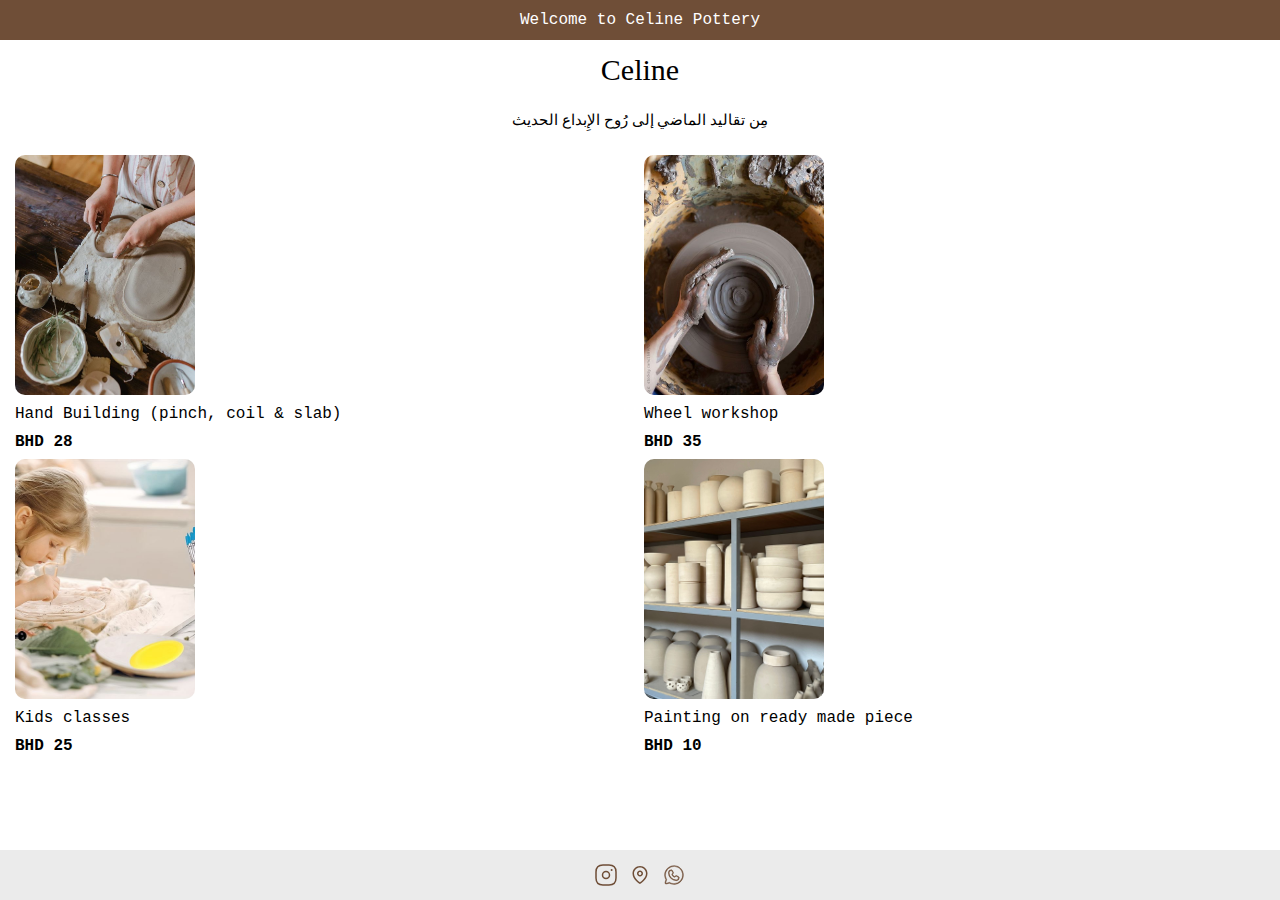
==== index.html @ 59b9d3d4 "change img dir2" ====
<!DOCTYPE html>
<html lang="en">
  <head>
    <meta charset="UTF-8" />
    <meta name="viewport" content="width=device-width, initial-scale=1.0" />
    <style>
      body {
  font-family: 'Courier New', monospace;
  /* font-family: "Trebuchet MS", sans-serif; */
  padding: 0px;
  margin: 0px;
}

.welcome{
    background-color: #6F4E37;
    height: 40px;
    width: 100%;
    color: white;
    text-align: center; 
    line-height: 40px; 
}

.header{
    text-align: center; 
    line-height: 40px; 
    font-size: 30px;
    p{
      margin: 0px;
      font-family: 'palatino', serif;
      margin-top:10px;
    }
    .motivation{
      font-size: 15px;
    }
}

.cards {
  padding: 15px;
  display: flex;
  /* flex-direction: row; */
  flex-wrap: wrap;
  gap: 8px;
}

.card {
  display: flex;
  flex: 1 1 calc(47% - 10px);
  align-items: start;
  flex-direction: column;
  gap: 10px;
  
  .image {
    width: 180px;
    height: 240px;
    border-radius: 10px;
    overflow: hidden;
  }
  .image img {
    width: 100%;
    height: 100%;
    object-fit: cover; /* Ensures the image covers the box while maintaining its aspect ratio */
    object-position: center; /* Centers the image within the box */
}


  p {
    margin: 0px;
  }
  .price{
    font-weight: 700;
  }
}

.footer {
  background-color: #ebebeb;
  min-height: 50px;
  width: 100%;
  color: white;
  text-align: center; 
  line-height: 40px;
  position: fixed; 
  bottom: 0;
  left: 0;
  display: flex; /* Add flexbox to the footer */
  align-items: center; /* Center content vertically */
  justify-content: center; /* Center content horizontally */
}

.footer .links {
  display: flex;
  justify-content: center; 
  gap: 10px;
}

.footer .links img {
  width: 24px;
  height: 24px;
}


    </style>
    <title>Document</title>
  </head>
  <body>
    <div class="container">
      <div class="welcome">Welcome to Celine Pottery</div>
      <div class="header">
        <p class="title">Celine</p>
        <p class="motivation">مِن تقاليد الماضي إلى رُوح الإِبداع الحديث</p>
      </div>
      <div class="content">
        <div class="cards">
          <div class="card">
            <div class="image">
              <img src="card1.jpg" alt="" />
            </div>
            <div class="description">
              <p>Hand Building (pinch, coil & slab)</p>
            </div>
            <div class="price">BHD 28</div>
          </div>
          <div class="card">
            <div class="image">
              <img src="card2.jpg" alt="" />
            </div>
            <div class="description">
              <p>Wheel workshop</p>
            </div>
            <div class="price">BHD 35</div>
          </div>
          <div class="card">
            <div class="image">
              <img src="card3.jpg" alt="" />
            </div>
            <div class="description">
              <p>Kids classes</p>
            </div>
            <div class="price">BHD 25</div>
          </div>
          <div class="card">
            <div class="image">
              <img src="card4.jpg" alt="" />
            </div>
            <div class="description">
              <p>Painting on ready made piece</p>
            </div>
            <div class="price">BHD 10</div>
          </div>
        </div>

        <div class="galary">
          
        </div>
      </div>
<div class="footer">
    <div class="links">
        <img src="instagram.svg" alt="Instagram">
        <img src="location.svg" alt="Location">
        <img src="whatsapp.svg" alt="Location">
    </div>
</div>
    </div>
  </body>
</html>
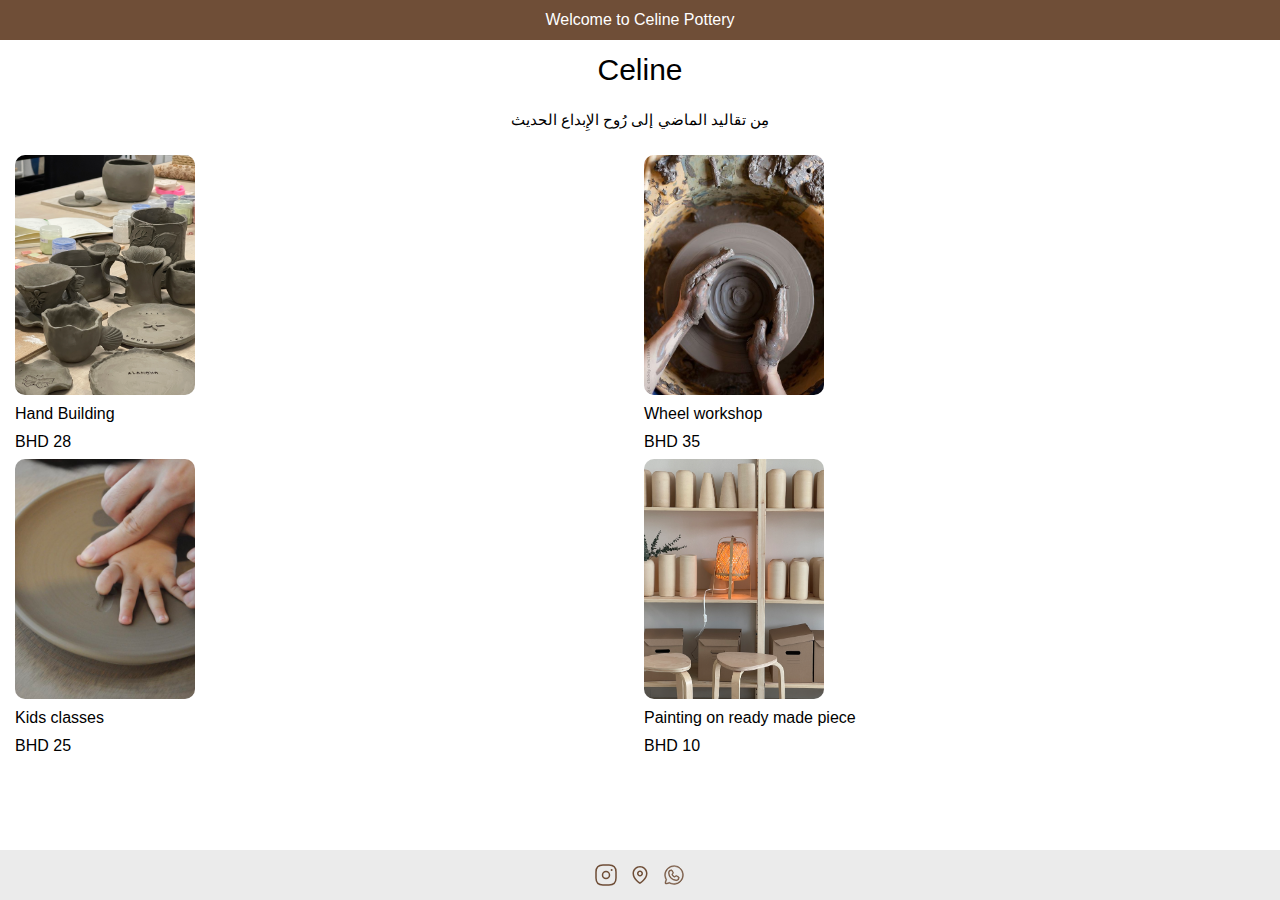
==== commit 2ba627a7: "fff" ====
--- a/index.html
+++ b/index.html
@@ -5,7 +5,7 @@
     <meta name="viewport" content="width=device-width, initial-scale=1.0" />
     <style>
       body {
-  font-family: 'Courier New', monospace;
+  font-family: Arial, sans-serif;
   /* font-family: "Trebuchet MS", sans-serif; */
   padding: 0px;
   margin: 0px;
@@ -26,7 +26,7 @@
     font-size: 30px;
     p{
       margin: 0px;
-      font-family: 'palatino', serif;
+      font-family: Arial, sans-serif;
       margin-top:10px;
     }
     .motivation{
@@ -67,7 +67,7 @@
     margin: 0px;
   }
   .price{
-    font-weight: 700;
+
   }
 }
 
@@ -112,10 +112,12 @@
         <div class="cards">
           <div class="card">
             <div class="image">
-              <img src="card1.jpg" alt="" />
+              <a href="details1.html">
+                <img src="card1.jpg" alt="Card Image" />
+              </a>
             </div>
             <div class="description">
-              <p>Hand Building (pinch, coil & slab)</p>
+              <p>Hand Building</p>
             </div>
             <div class="price">BHD 28</div>
           </div>
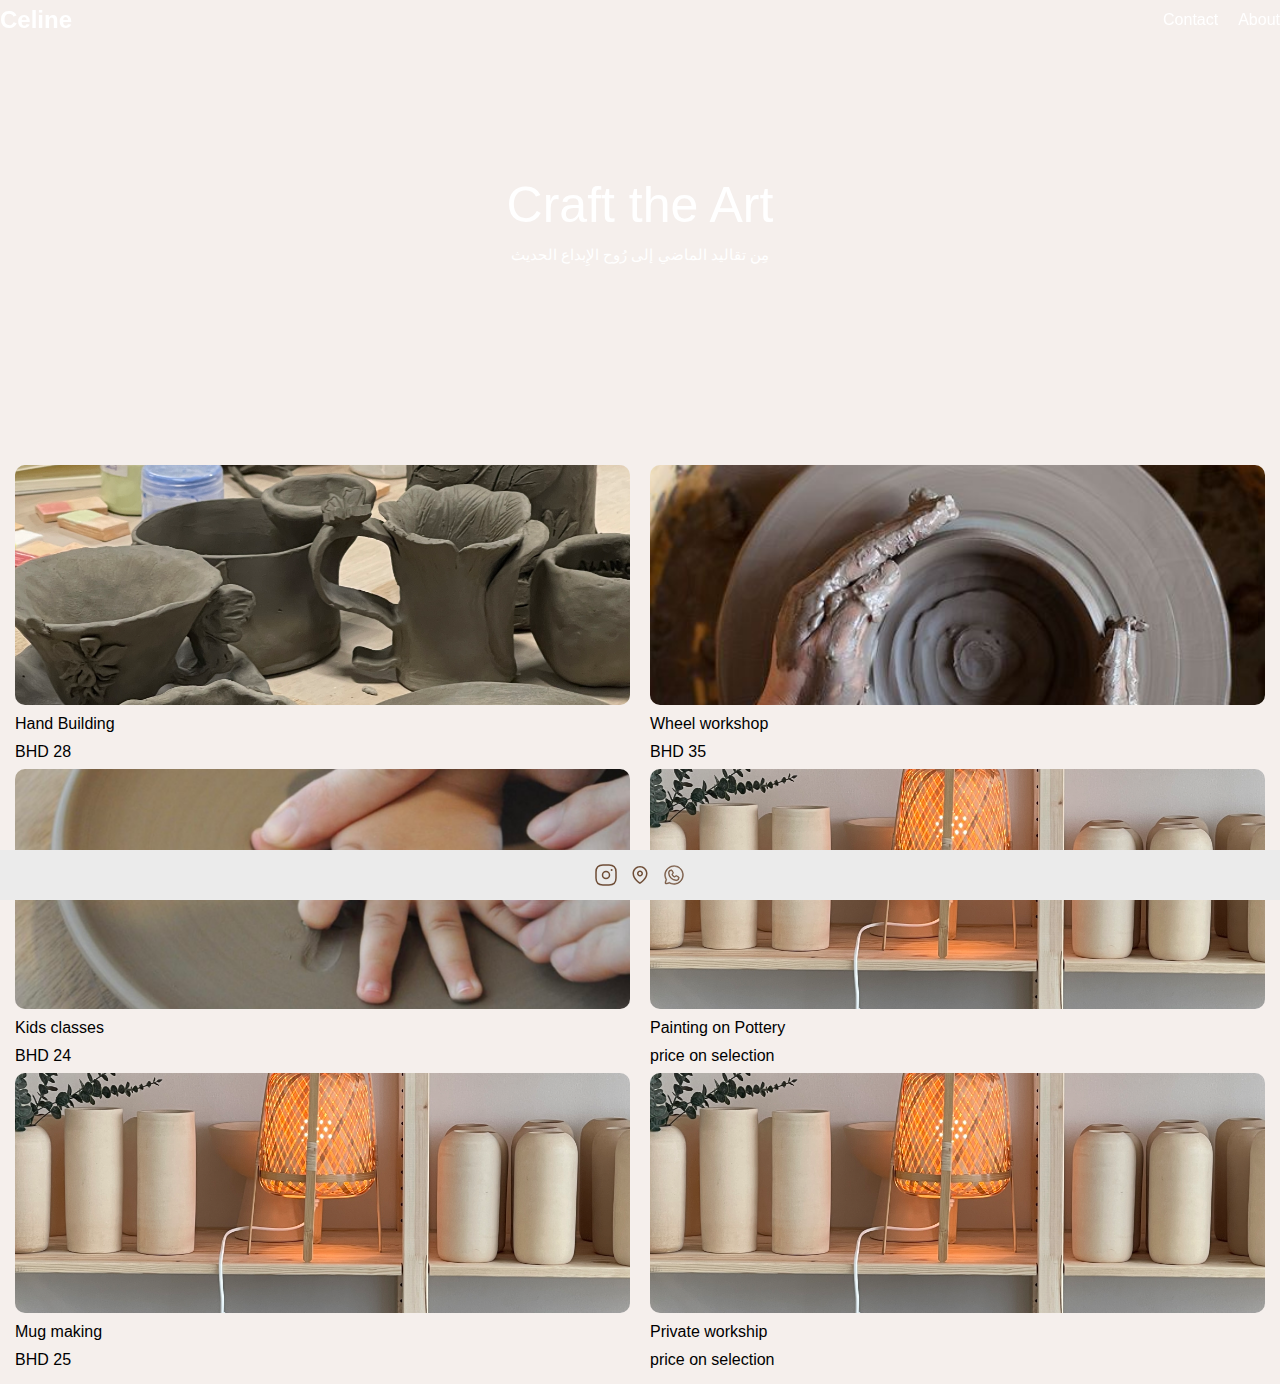
==== commit d5de9062: "walpaper" ====
--- a/index.html
+++ b/index.html
@@ -5,108 +5,159 @@
     <meta name="viewport" content="width=device-width, initial-scale=1.0" />
     <style>
       body {
-  font-family: Arial, sans-serif;
-  /* font-family: "Trebuchet MS", sans-serif; */
-  padding: 0px;
-  margin: 0px;
-}
-
-.welcome{
-    background-color: #6F4E37;
-    height: 40px;
-    width: 100%;
-    color: white;
-    text-align: center; 
-    line-height: 40px; 
-}
-
-.header{
-    text-align: center; 
-    line-height: 40px; 
-    font-size: 30px;
-    p{
-      margin: 0px;
-      font-family: Arial, sans-serif;
-      margin-top:10px;
-    }
-    .motivation{
-      font-size: 15px;
-    }
-}
-
-.cards {
-  padding: 15px;
+        background-color: #f5efec;
+        font-family: Arial, sans-serif;
+        /* font-family: "Trebuchet MS", sans-serif; */
+        padding: 0px;
+        margin: 0px;
+      }
+
+      .navbar {
+        background-color: transparent;
+        height: 40px;
+        width: 100%;
+        position: fixed;
+        color: white;
+        text-align: center;
+        line-height: 40px;
+        top: 0;
+        left: 0;
+        z-index: 10;
+        display: flex;
+  align-items: center;
+  justify-content: space-between;
+      }
+      .navbar .logo {
+  font-size: 24px;
+  font-weight: bold;
+}
+
+/* Menu (right) */
+.navbar .menu {
   display: flex;
-  /* flex-direction: row; */
-  flex-wrap: wrap;
-  gap: 8px;
-}
-
-.card {
-  display: flex;
-  flex: 1 1 calc(47% - 10px);
-  align-items: start;
-  flex-direction: column;
-  gap: 10px;
-  
-  .image {
-    width: 180px;
-    height: 240px;
-    border-radius: 10px;
-    overflow: hidden;
-  }
-  .image img {
-    width: 100%;
-    height: 100%;
-    object-fit: cover; /* Ensures the image covers the box while maintaining its aspect ratio */
-    object-position: center; /* Centers the image within the box */
-}
-
-
-  p {
-    margin: 0px;
-  }
-  .price{
-
-  }
-}
-
-.footer {
-  background-color: #ebebeb;
-  min-height: 50px;
-  width: 100%;
+  gap: 20px; /* Space between the menu items */
+}
+
+.navbar .menu a {
   color: white;
-  text-align: center; 
-  line-height: 40px;
-  position: fixed; 
-  bottom: 0;
-  left: 0;
-  display: flex; /* Add flexbox to the footer */
-  align-items: center; /* Center content vertically */
-  justify-content: center; /* Center content horizontally */
-}
-
-.footer .links {
-  display: flex;
-  justify-content: center; 
-  gap: 10px;
-}
-
-.footer .links img {
-  width: 24px;
-  height: 24px;
-}
-
-
+  text-decoration: none;
+  font-size: 16px;
+}
+
+.navbar .menu a:hover {
+  text-decoration: underline; /* Optional: Add a hover effect */
+}
+
+      .header {
+        text-align: center;
+        line-height: 40px;
+        font-size: 30px;
+        z-index: 1;
+        background-image: url("header.jpg"); /* Replace with your image URL */
+        background-size: 150%; /* Zooms in the image (increase percentage to zoom more) */
+        background-repeat: no-repeat;
+        position: relative;
+
+        /* Size settings for mobile full-screen effect */
+        width: 100vw; /* Full viewport width */
+        height: 50vh;
+
+        /* Optional: Text color and style for better visibility */
+        color: white;
+        display: flex;
+        align-items: center;
+        justify-content: center;
+
+        p {
+          margin: 0px;
+          font-family: Arial, sans-serif;
+          margin-top: 10px;
+        }
+        .motivation {
+          font-size: 15px;
+        }
+        .title {
+          font-size: 50px;
+        }
+      }
+
+      .cards {
+        padding: 15px;
+        display: flex;
+        flex-wrap: wrap;
+        gap: 8px;
+        justify-content: space-between; /* This will ensure the cards are spaced evenly */
+      }
+
+      .card {
+        flex: 0 0 calc(50% - 10px); /* Ensures two cards per row, taking 50% width minus gap */
+        display: flex;
+        align-items: start;
+        flex-direction: column;
+        gap: 10px;
+
+        .image {
+          width: 100%; /* Make the image take the full width of the card */
+          height: 240px;
+          border-radius: 10px;
+          overflow: hidden;
+        }
+        .image img {
+          width: 100%;
+          height: 100%;
+          object-fit: cover;
+          object-position: center;
+        }
+
+        p {
+          margin: 0px;
+        }
+        .price {
+        }
+      }
+
+      .footer {
+        background-color: #ebebeb;
+        min-height: 50px;
+        width: 100%;
+        color: white;
+        text-align: center;
+        line-height: 40px;
+        position: fixed;
+        bottom: 0;
+        left: 0;
+        display: flex; /* Add flexbox to the footer */
+        align-items: center; /* Center content vertically */
+        justify-content: center; /* Center content horizontally */
+      }
+
+      .footer .links {
+        display: flex;
+        justify-content: center;
+        gap: 10px;
+      }
+
+      .footer .links img {
+        width: 24px;
+        height: 24px;
+      }
     </style>
     <title>Document</title>
   </head>
   <body>
     <div class="container">
-      <div class="welcome">Welcome to Celine Pottery</div>
+      <div class="navbar">
+        <div class="logo">Celine</div>
+        <div class="menu">
+          <a href="#contact">Contact</a>
+          <a href="#about">About</a>
+        </div>
+      </div>
       <div class="header">
-        <p class="title">Celine</p>
-        <p class="motivation">مِن تقاليد الماضي إلى رُوح الإِبداع الحديث</p>
+        <div>
+          <p class="title">Craft the Art</p>
+          <p class="motivation">مِن تقاليد الماضي إلى رُوح الإِبداع الحديث</p>
+        </div>
       </div>
       <div class="content">
         <div class="cards">
@@ -137,6 +188,24 @@
             <div class="description">
               <p>Kids classes</p>
             </div>
+            <div class="price">BHD 24</div>
+          </div>
+          <div class="card">
+            <div class="image">
+              <img src="card4.jpg" alt="" />
+            </div>
+            <div class="description">
+              <p>Painting on Pottery</p>
+            </div>
+            <div class="price">price on selection</div>
+          </div>
+          <div class="card">
+            <div class="image">
+              <img src="card4.jpg" alt="" />
+            </div>
+            <div class="description">
+              <p>Mug making</p>
+            </div>
             <div class="price">BHD 25</div>
           </div>
           <div class="card">
@@ -144,23 +213,21 @@
               <img src="card4.jpg" alt="" />
             </div>
             <div class="description">
-              <p>Painting on ready made piece</p>
-            </div>
-            <div class="price">BHD 10</div>
-          </div>
-        </div>
-
-        <div class="galary">
-          
-        </div>
-      </div>
-<div class="footer">
-    <div class="links">
-        <img src="instagram.svg" alt="Instagram">
-        <img src="location.svg" alt="Location">
-        <img src="whatsapp.svg" alt="Location">
-    </div>
-</div>
+              <p>Private workship</p>
+            </div>
+            <div class="price">price on selection</div>
+          </div>
+        </div>
+
+        <div class="galary"></div>
+      </div>
+      <div class="footer">
+        <div class="links">
+          <img src="instagram.svg" alt="Instagram" />
+          <img src="location.svg" alt="Location" />
+          <img src="whatsapp.svg" alt="Location" />
+        </div>
+      </div>
     </div>
   </body>
 </html>
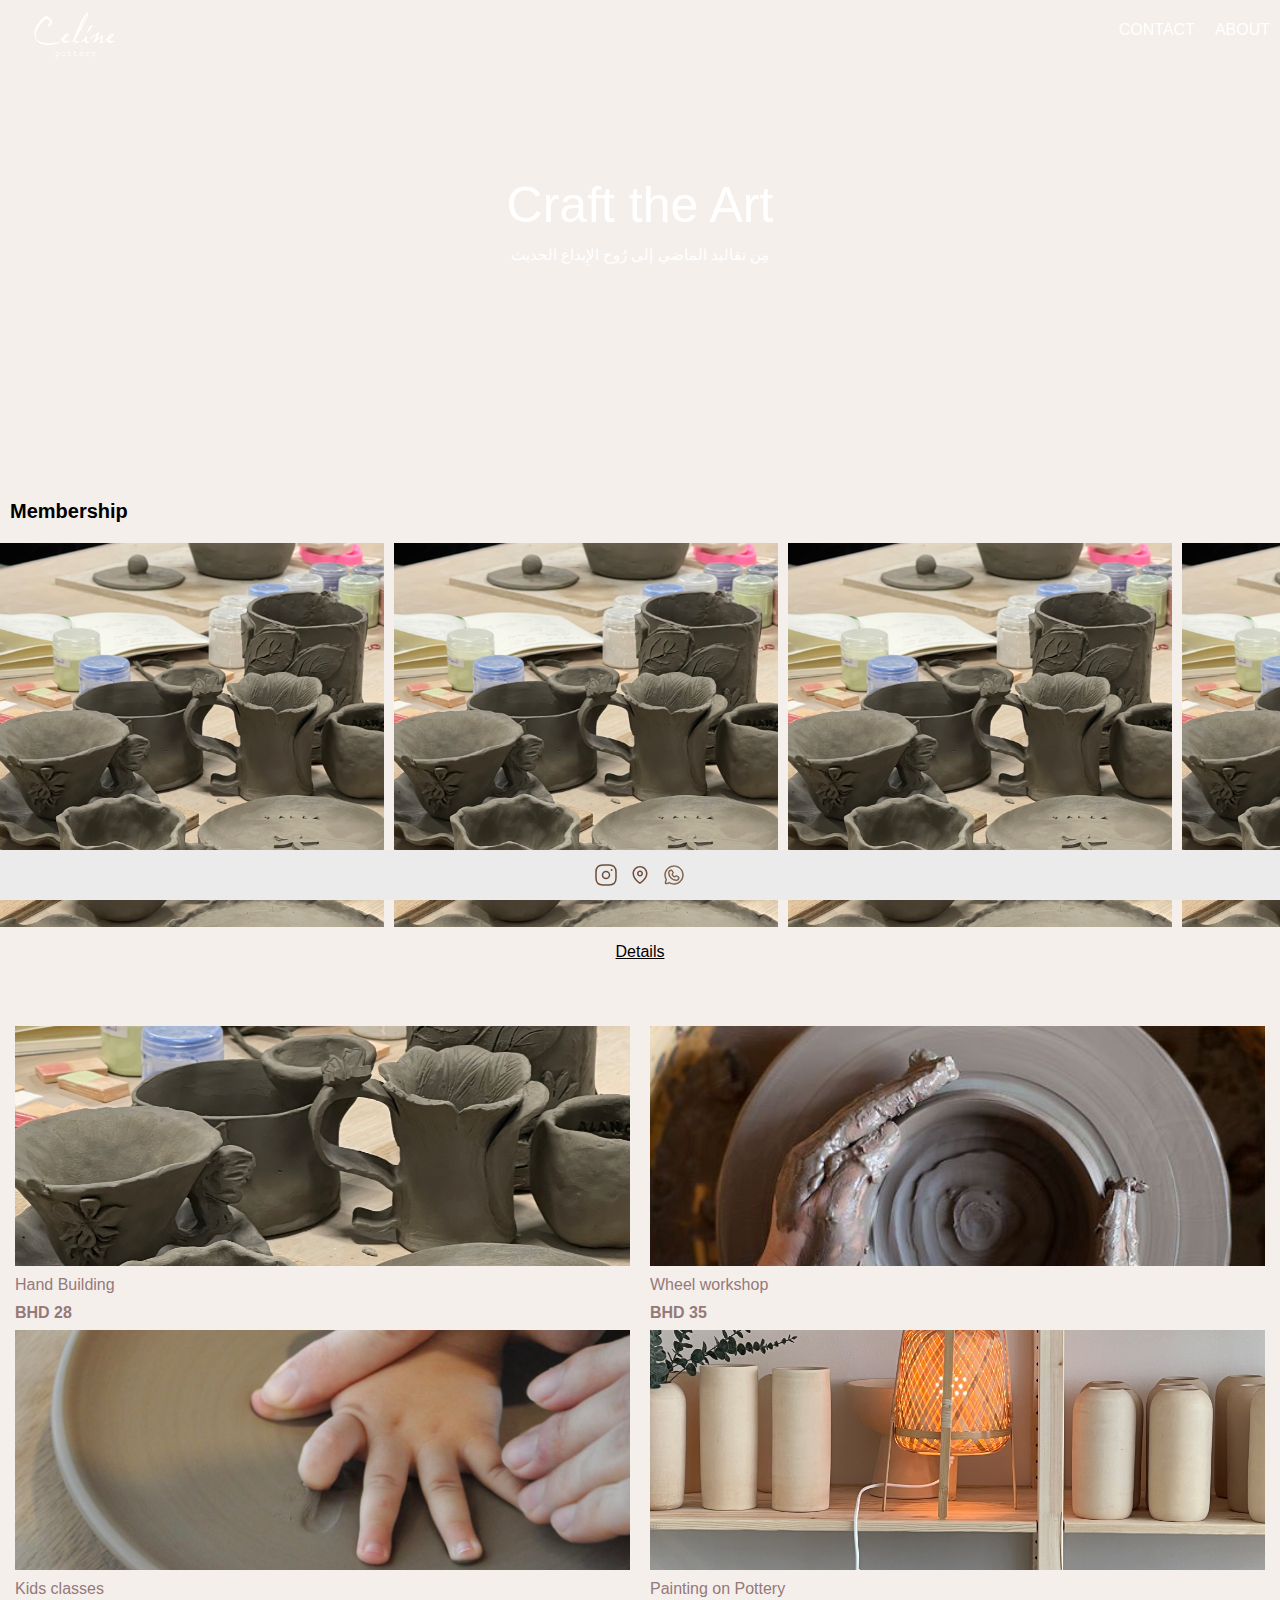
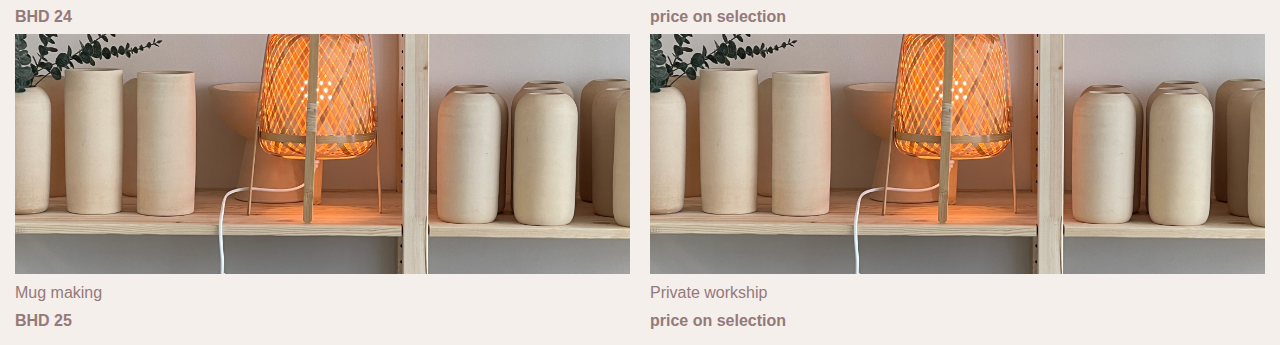
==== commit dec23fab: "add slider" ====
--- a/index.html
+++ b/index.html
@@ -13,40 +13,57 @@
       }
 
       .navbar {
-        background-color: transparent;
-        height: 40px;
+    background-color: transparent; /* Initial background color */
+    width: 100%;
+    position: fixed;
+    color: white;
+    text-align: center;
+    line-height: 40px;
+    z-index: 10;
+    display: flex;
+    justify-content: space-between;
+    transition: background-color 0.4s ease; /* Smooth transition for background color */
+    align-items: center;
+}
+
+.navbar.scrolled {
+    background-color: rgb(78, 47, 30);
+}
+
+
+      .navbar .logo {
+        width:150px;
+        height: 60px;
+        display: flex;
+
+        overflow: hidden; /* Ensures that zoomed parts are hidden */
+    position: relative;
+      }
+      .navbar img{
         width: 100%;
-        position: fixed;
+    height: 100%;
+    transform: scale(0.9); /* Zoom the image by 1.5 times */
+    transition: transform 0.3s ease; /* Smooth transition */
+    object-fit: cover; 
+        margin-top: 5px;
+      }
+
+      /* Menu (right) */
+      .navbar .menu {
+        display: flex;
+        gap: 20px; /* Space between the menu items */
+        margin-right: 10px;
+      }
+
+      .navbar .menu a {
         color: white;
-        text-align: center;
-        line-height: 40px;
-        top: 0;
-        left: 0;
-        z-index: 10;
-        display: flex;
-  align-items: center;
-  justify-content: space-between;
-      }
-      .navbar .logo {
-  font-size: 24px;
-  font-weight: bold;
-}
-
-/* Menu (right) */
-.navbar .menu {
-  display: flex;
-  gap: 20px; /* Space between the menu items */
-}
-
-.navbar .menu a {
-  color: white;
-  text-decoration: none;
-  font-size: 16px;
-}
-
-.navbar .menu a:hover {
-  text-decoration: underline; /* Optional: Add a hover effect */
-}
+        text-decoration: none;
+        font-size: 16px;
+      }
+
+      .navbar .menu a:hover {
+        text-decoration: underline; /* Optional: Add a hover effect */
+      }
 
       .header {
         text-align: center;
@@ -99,7 +116,7 @@
         .image {
           width: 100%; /* Make the image take the full width of the card */
           height: 240px;
-          border-radius: 10px;
+          /* border-radius: 10px; */
           overflow: hidden;
         }
         .image img {
@@ -111,8 +128,11 @@
 
         p {
           margin: 0px;
+          color: #947979;
         }
         .price {
+          color: #947979;
+          font-weight: bolder;
         }
       }
 
@@ -141,16 +161,56 @@
         width: 24px;
         height: 24px;
       }
+      .slider-container-outer{
+
+        margin: 50px 0px 50px 0px;
+
+        .title {
+          margin-left: 10px;
+        font-weight: bolder;
+        font-size: 20px;
+        }
+        .link{
+          text-align: center;
+          text-decoration: underline;
+        }
+      }
+      /* slider */
+      .slider-container {
+        width: 100%;
+        overflow-x: auto; /* Allow horizontal scrolling */
+        display: flex;
+        justify-content: center;
+
+      }
+
+      .slider {
+        display: flex;
+        gap: 10px; /* Add space between images */
+        scroll-snap-type: x mandatory; /* Enable snap scrolling */
+      }
+
+      .slider img {
+        flex-shrink: 0; /* Prevent images from shrinking */
+        width: 30%; /* Each image takes up roughly one third of the container */
+        object-fit: cover; /* Ensure image covers the area */
+        scroll-snap-align: center; /* Snap the image to the center while scrolling */
+   
+        width: 30%; /* Each image takes up roughly one-third of the container */
+        aspect-ratio: 1 / 1;
+      }
     </style>
     <title>Document</title>
   </head>
   <body>
     <div class="container">
       <div class="navbar">
-        <div class="logo">Celine</div>
+        <div class="logo">
+          <img src="celine.svg">
+        </div>
         <div class="menu">
-          <a href="#contact">Contact</a>
-          <a href="#about">About</a>
+          <a href="#contact">CONTACT</a>
+          <a href="#about">ABOUT</a>
         </div>
       </div>
       <div class="header">
@@ -160,6 +220,22 @@
         </div>
       </div>
       <div class="content">
+        <!-- start silder -->
+
+        <div class="slider-container-outer">
+          <p class="title">Membership</p>
+          <div class="slider-container">
+            <div class="slider">
+              <img src="card1.jpg" alt="Image 1" />
+              <img src="card1.jpg" alt="Image 2" />
+              <img src="card1.jpg" alt="Image 3" />
+              <img src="card1.jpg" alt="Image 4" />
+              <img src="card1.jpg" alt="Image 5" />
+            </div>
+          </div>
+          <p class="link">Details</p>
+        </div>
+        <!-- end silder -->
         <div class="cards">
           <div class="card">
             <div class="image">
@@ -229,5 +305,16 @@
         </div>
       </div>
     </div>
+    <script>
+      window.addEventListener('scroll', function() {
+          const navbar = document.querySelector('.navbar');
+          if (window.scrollY > 0) {
+              navbar.classList.add('scrolled');
+          } else {
+              navbar.classList.remove('scrolled');
+          }
+      });
+  </script>
+  
   </body>
 </html>
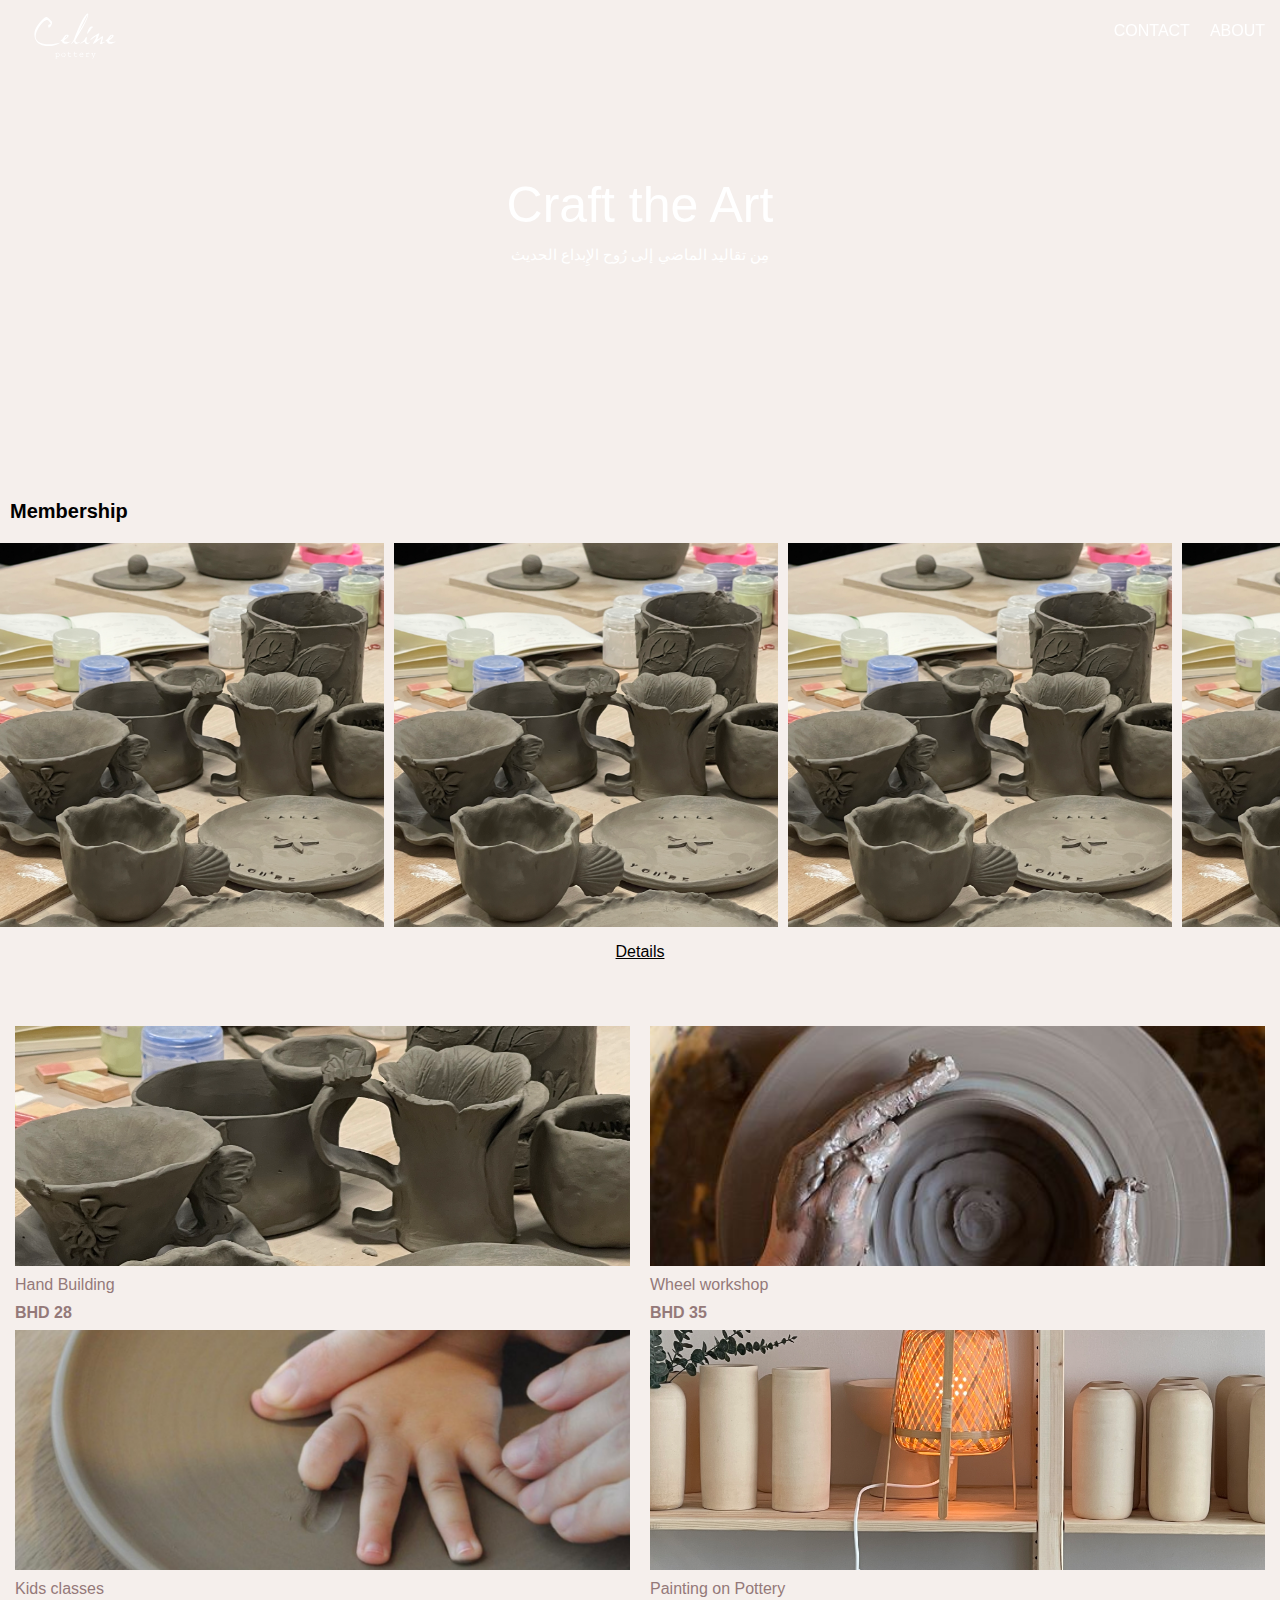
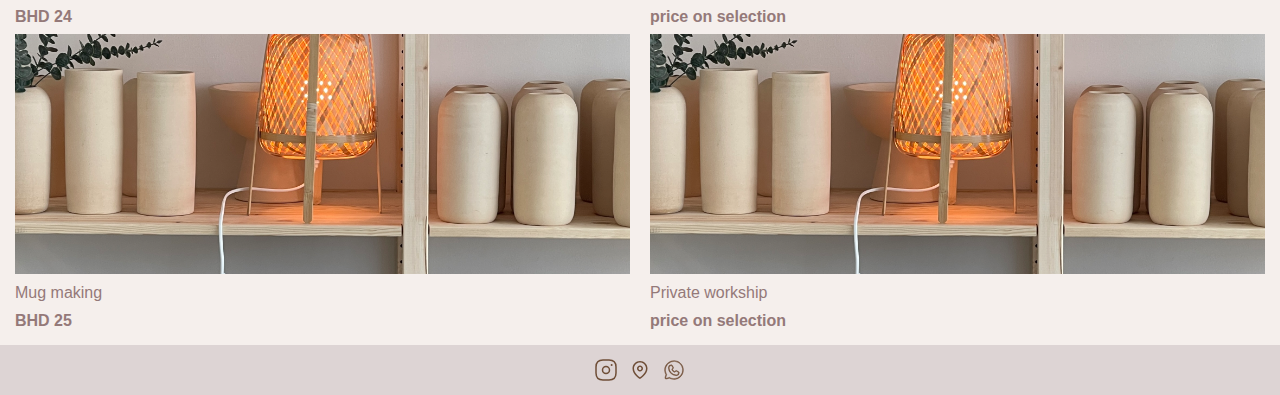
==== commit 06127900: "add second page" ====
--- a/index.html
+++ b/index.html
@@ -33,7 +33,7 @@
 
       .navbar .logo {
         width:150px;
-        height: 60px;
+        height: 62px;
         display: flex;
 
         overflow: hidden; /* Ensures that zoomed parts are hidden */
@@ -52,7 +52,7 @@
       .navbar .menu {
         display: flex;
         gap: 20px; /* Space between the menu items */
-        margin-right: 10px;
+        margin-right: 15px;
       }
 
       .navbar .menu a {
@@ -137,18 +137,18 @@
       }
 
       .footer {
-        background-color: #ebebeb;
-        min-height: 50px;
-        width: 100%;
-        color: white;
-        text-align: center;
-        line-height: 40px;
-        position: fixed;
-        bottom: 0;
-        left: 0;
-        display: flex; /* Add flexbox to the footer */
-        align-items: center; /* Center content vertically */
-        justify-content: center; /* Center content horizontally */
+        background-color: #ddd4d4;
+    min-height: 50px;
+    width: 100%;
+    color: white;
+    text-align: center;
+    line-height: 40px;
+    /* position: fixed; */
+    /* bottom: 0; */
+    /* left: 0; */
+    display: flex;
+    align-items: center;
+    justify-content: center;
       }
 
       .footer .links {
@@ -174,8 +174,7 @@
           text-align: center;
           text-decoration: underline;
         }
-      }
-      /* slider */
+              /* slider */
       .slider-container {
         width: 100%;
         overflow-x: auto; /* Allow horizontal scrolling */
@@ -199,6 +198,8 @@
         width: 30%; /* Each image takes up roughly one-third of the container */
         aspect-ratio: 1 / 1;
       }
+      }
+
     </style>
     <title>Document</title>
   </head>
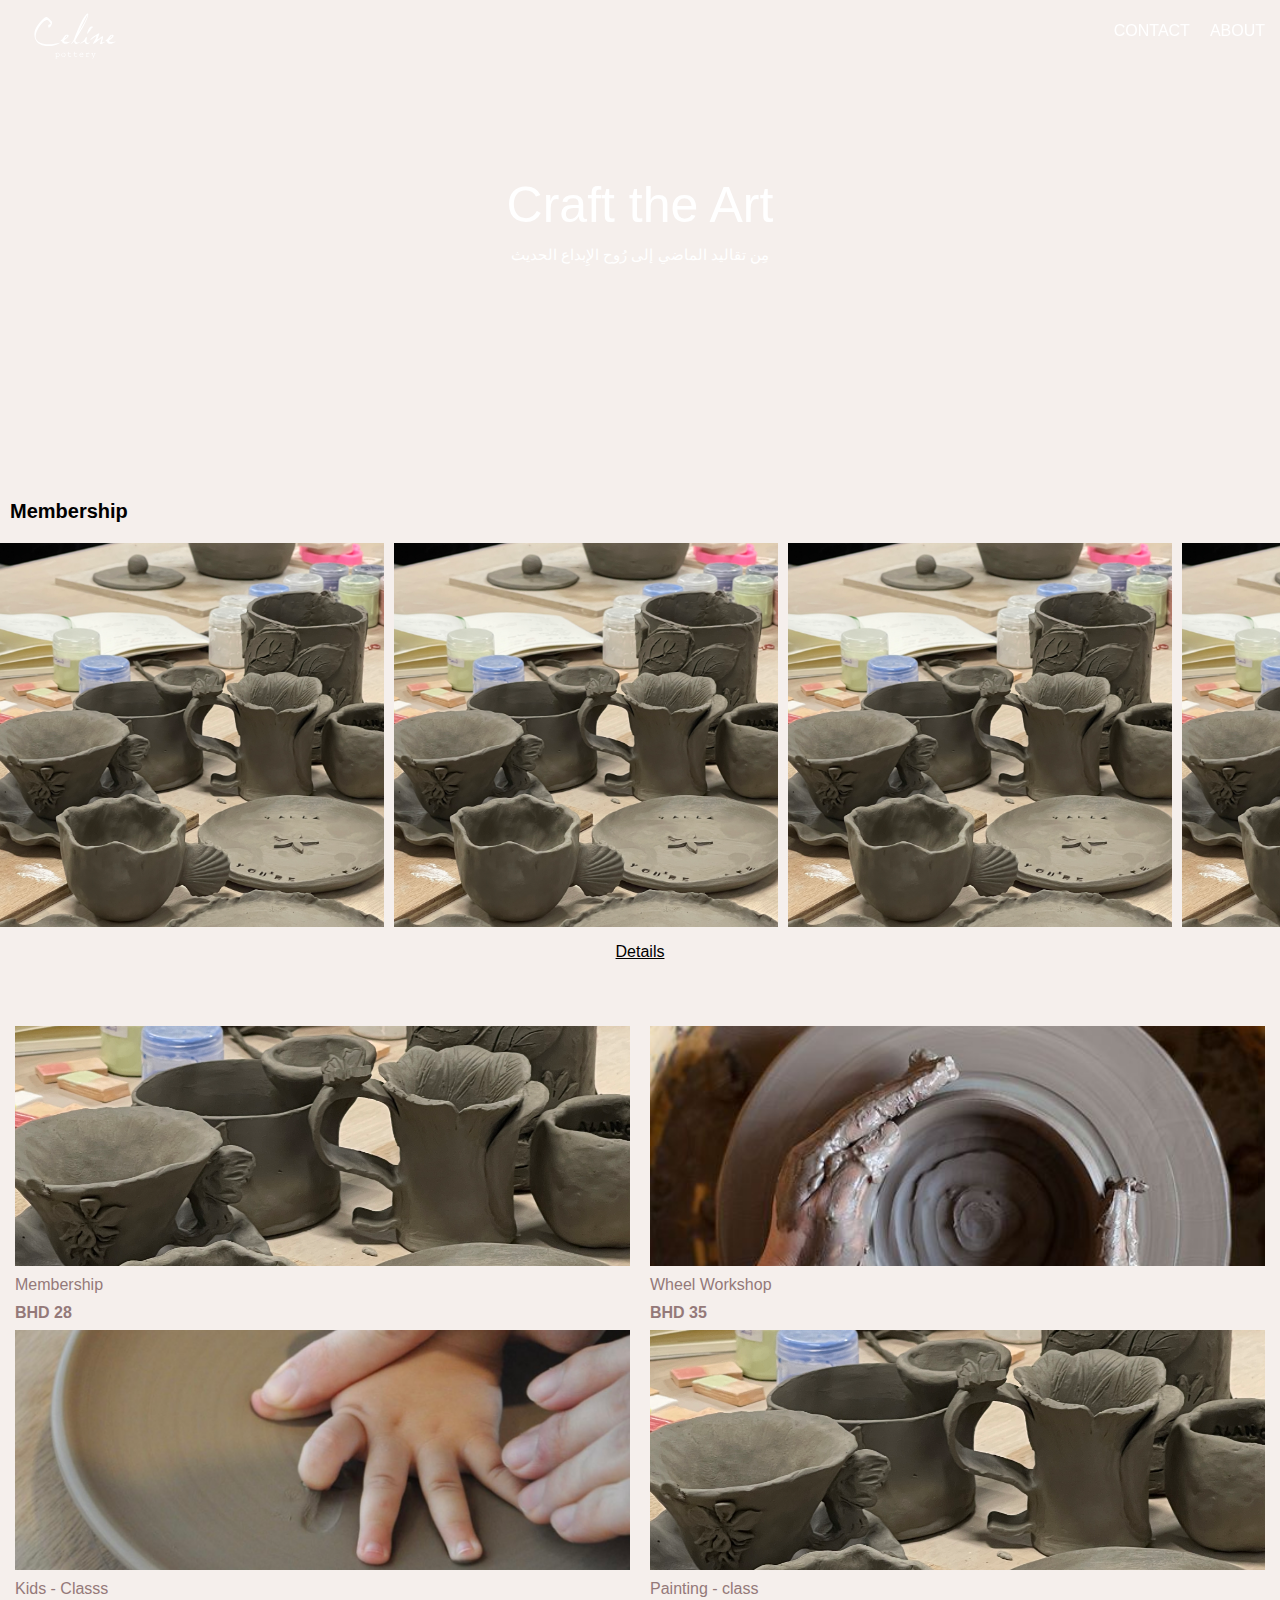
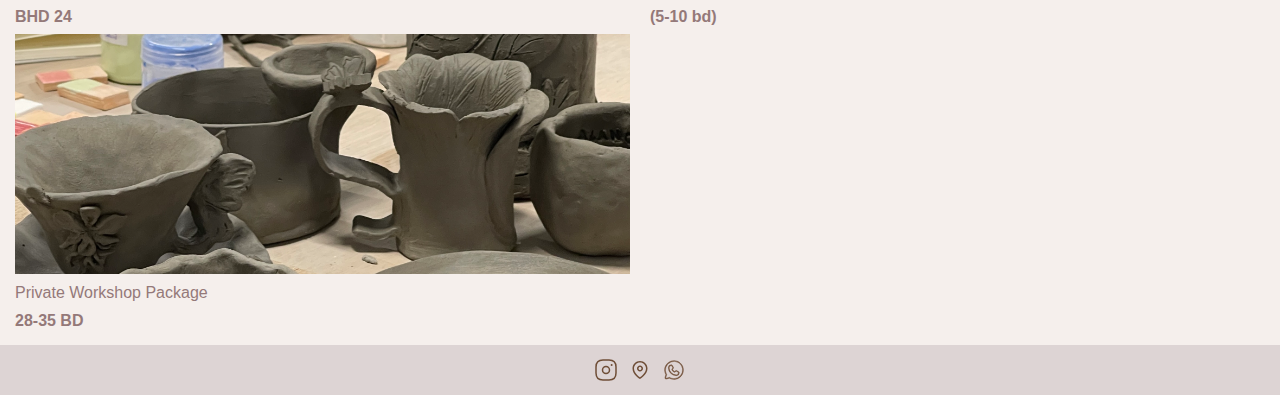
==== commit 11ff5a38: "add json and detail page" ====
--- a/index.html
+++ b/index.html
@@ -27,7 +27,7 @@
 }
 
 .navbar.scrolled {
-    background-color: rgb(78, 47, 30);
+  background-color: rgb(170, 156, 149);
 }
 
 
@@ -227,74 +227,47 @@
           <p class="title">Membership</p>
           <div class="slider-container">
             <div class="slider">
-              <img src="card1.jpg" alt="Image 1" />
-              <img src="card1.jpg" alt="Image 2" />
-              <img src="card1.jpg" alt="Image 3" />
-              <img src="card1.jpg" alt="Image 4" />
-              <img src="card1.jpg" alt="Image 5" />
+              <img src="card1_1.jpg" alt="Image 1" />
+              <img src="card1_1.jpg" alt="Image 2" />
+              <img src="card1_1.jpg" alt="Image 3" />
+              <img src="card1_1.jpg" alt="Image 4" />
+              <img src="card1_1.jpg" alt="Image 5" />
             </div>
           </div>
           <p class="link">Details</p>
         </div>
         <!-- end silder -->
-        <div class="cards">
-          <div class="card">
-            <div class="image">
-              <a href="details1.html">
-                <img src="card1.jpg" alt="Card Image" />
-              </a>
-            </div>
-            <div class="description">
-              <p>Hand Building</p>
-            </div>
-            <div class="price">BHD 28</div>
-          </div>
-          <div class="card">
-            <div class="image">
-              <img src="card2.jpg" alt="" />
-            </div>
-            <div class="description">
-              <p>Wheel workshop</p>
-            </div>
-            <div class="price">BHD 35</div>
-          </div>
-          <div class="card">
-            <div class="image">
-              <img src="card3.jpg" alt="" />
-            </div>
-            <div class="description">
-              <p>Kids classes</p>
-            </div>
-            <div class="price">BHD 24</div>
-          </div>
-          <div class="card">
-            <div class="image">
-              <img src="card4.jpg" alt="" />
-            </div>
-            <div class="description">
-              <p>Painting on Pottery</p>
-            </div>
-            <div class="price">price on selection</div>
-          </div>
-          <div class="card">
-            <div class="image">
-              <img src="card4.jpg" alt="" />
-            </div>
-            <div class="description">
-              <p>Mug making</p>
-            </div>
-            <div class="price">BHD 25</div>
-          </div>
-          <div class="card">
-            <div class="image">
-              <img src="card4.jpg" alt="" />
-            </div>
-            <div class="description">
-              <p>Private workship</p>
-            </div>
-            <div class="price">price on selection</div>
-          </div>
-        </div>
+        <div class="cards" id="cardContainer"></div>
+
+        <script>
+          fetch('data.json')
+              .then(response => response.json())
+              .then(data => {
+                  const cardContainer = document.getElementById('cardContainer');
+      
+                  data.forEach((card, index) => {
+                      const cardElement = document.createElement('div');
+                      cardElement.classList.add('card');
+                      cardElement.innerHTML = `
+                          <div class="image">
+                              <img src="${card.images[0]}" alt="${card.title}" />
+                          </div>
+                          <div class="description">
+                              <p>${card.title}</p>
+                          </div>
+                          <div class="price">${card.price}</div>
+                      `;
+      
+                      // Redirect to details page with index
+                      cardElement.onclick = () => {
+                          window.location.href = `details.html?item=${index}`;
+                      };
+                      
+                      cardContainer.appendChild(cardElement);
+                  });
+              });
+      </script>
+        
 
         <div class="galary"></div>
       </div>
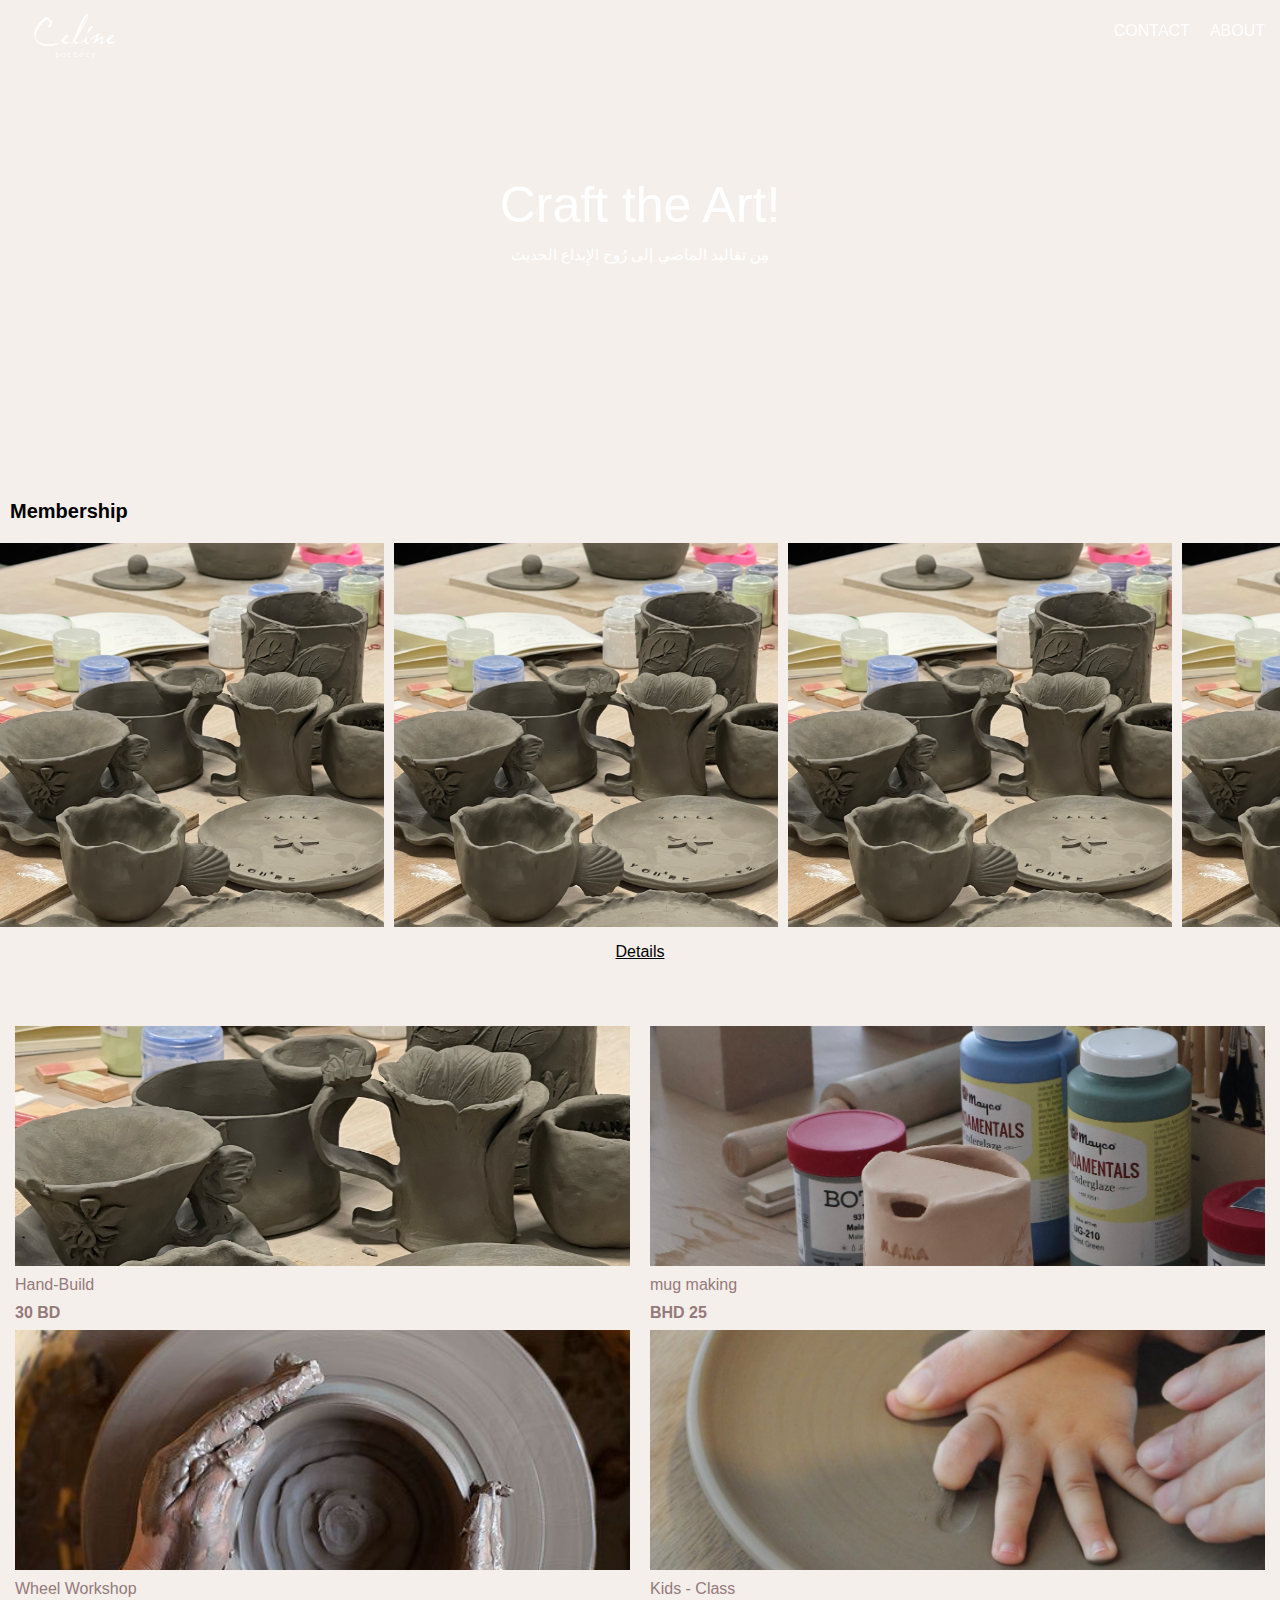
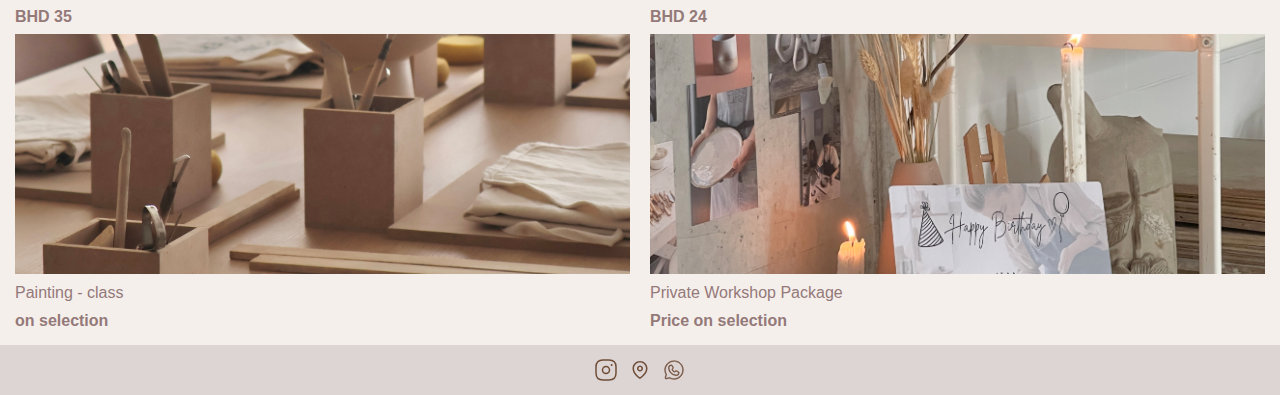
==== commit 68bcc0a4: "add" ====
--- a/index.html
+++ b/index.html
@@ -216,7 +216,7 @@
       </div>
       <div class="header">
         <div>
-          <p class="title">Craft the Art</p>
+          <p class="title">Craft the Art!</p>
           <p class="motivation">مِن تقاليد الماضي إلى رُوح الإِبداع الحديث</p>
         </div>
       </div>
